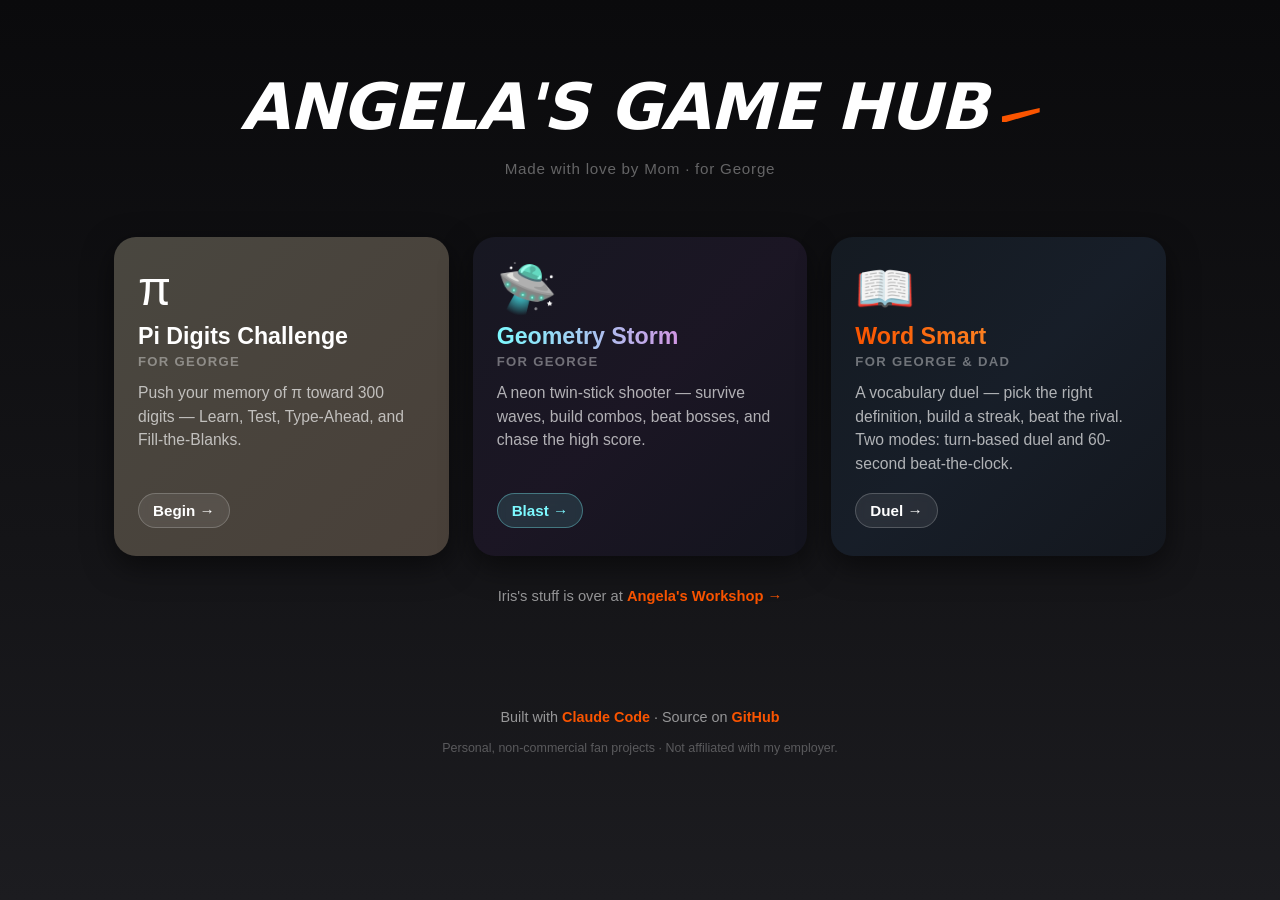
==== gaminghub/index.html @ 5ba89e36 "Gaming hub: pi card now reflects 300-digit target and removed Defend π" ====
<!DOCTYPE html>
<html lang="en">
<head>
  <meta charset="UTF-8" />
  <meta name="viewport" content="width=device-width, initial-scale=1.0" />
  <title>Angela's Game Hub — for George</title>
  <link rel="stylesheet" href="../styles.css?v=20260615c" />
</head>
<body class="mode-george">
  <header class="hero">
    <div class="title-row">
      <h1>Angela's Game Hub</h1>
    </div>
    <p class="byline">Made with love by Mom · for George</p>
  </header>

  <main>
    <section class="cards">

      <a class="card card--pi-george" href="https://angelakim0126.github.io/pi/">
        <div class="card__emoji">π</div>
        <h2>Pi Digits Challenge</h2>
        <p class="card__for">For George</p>
        <p class="card__desc">Push your memory of π toward 300 digits — Learn, Test, Type-Ahead, and Fill-the-Blanks.</p>
        <span class="card__cta">Begin →</span>
      </a>

      <a class="card card--storm" href="https://angelakim0126.github.io/geometry-storm/">
        <div class="card__emoji">🛸</div>
        <h2>Geometry Storm</h2>
        <p class="card__for">For George</p>
        <p class="card__desc">A neon twin-stick shooter — survive waves, build combos, beat bosses, and chase the high score.</p>
        <span class="card__cta">Blast →</span>
      </a>

      <a class="card card--word-smart" href="https://angelakim0126.github.io/word-smart/">
        <div class="card__emoji">📖</div>
        <h2>Word Smart</h2>
        <p class="card__for">For George &amp; Dad</p>
        <p class="card__desc">A vocabulary duel — pick the right definition, build a streak, beat the rival. Two modes: turn-based duel and 60-second beat-the-clock.</p>
        <span class="card__cta">Duel →</span>
      </a>

    </section>

    <p class="sibling-link">Iris's stuff is over at <a href="https://angelakim0126.github.io/">Angela's Workshop →</a></p>
  </main>

  <footer>
    <p>Built with <a href="https://claude.com/claude-code" target="_blank" rel="noopener">Claude Code</a> · Source on <a href="https://github.com/angelakim0126" target="_blank" rel="noopener">GitHub</a></p>
    <p class="disclaimer">Personal, non-commercial fan projects · Not affiliated with my employer.</p>
  </footer>
</body>
</html>
---- styles.css ----
:root {
  --bg-1: #e6f7ff;
  --bg-2: #f0ebff;
  --bg-3: #fff4e6;
  --ink: #1f2348;
  --ink-soft: #565a82;
  --accent: #6b5ce7;
  --shadow: 0 12px 30px rgba(40, 50, 120, 0.12);
  --shadow-hover: 0 18px 40px rgba(40, 50, 120, 0.22);
  --radius: 22px;
}

* { box-sizing: border-box; }

html, body {
  margin: 0;
  padding: 0;
  font-family: 'Quicksand', 'Nunito', -apple-system, BlinkMacSystemFont, 'Segoe UI', sans-serif;
  color: var(--ink);
  background: linear-gradient(135deg, var(--bg-1) 0%, var(--bg-2) 50%, var(--bg-3) 100%);
  background-attachment: fixed;
  min-height: 100vh;
  -webkit-font-smoothing: antialiased;
}

a { color: var(--accent); text-decoration: none; }
a:hover { text-decoration: underline; }

/* ---------- Hero ---------- */
.hero {
  text-align: center;
  padding: 70px 24px 40px;
  position: relative;
}

.sparkles {
  font-size: 1.8rem;
  letter-spacing: 0.6rem;
  margin-bottom: 12px;
  opacity: 0.85;
}
.sparkles span {
  display: inline-block;
  animation: float 3s ease-in-out infinite;
}
.sparkles span:nth-child(2) { animation-delay: 0.3s; }
.sparkles span:nth-child(3) { animation-delay: 0.6s; }
.sparkles span:nth-child(4) { animation-delay: 0.9s; }
.sparkles span:nth-child(5) { animation-delay: 1.2s; }
.sparkles span:nth-child(6) { animation-delay: 1.5s; }

@keyframes float {
  0%, 100% { transform: translateY(0); }
  50% { transform: translateY(-8px); }
}

h1 {
  font-size: clamp(2.4rem, 6vw, 4rem);
  margin: 0 0 16px;
  background: linear-gradient(90deg, #38bdf8, #3b82f6, #6366f1);
  -webkit-background-clip: text;
  -webkit-text-fill-color: transparent;
  background-clip: text;
  font-weight: 800;
  letter-spacing: -0.02em;
}

.tagline {
  font-size: 1.15rem;
  color: var(--ink-soft);
  max-width: 640px;
  margin: 0 auto 14px;
  line-height: 1.6;
}

.byline {
  font-size: 0.95rem;
  color: var(--ink-soft);
  font-style: italic;
  opacity: 0.8;
  margin: 0;
}

/* ---------- Cards ---------- */
main {
  max-width: 1100px;
  margin: 0 auto;
  padding: 20px 24px 60px;
}

.cards {
  display: grid;
  grid-template-columns: repeat(auto-fit, minmax(260px, 1fr));
  gap: 24px;
}

/* Small link to the sibling's site at the bottom of main */
.sibling-link {
  text-align: center;
  margin: 32px auto 0;
  font-size: 0.92rem;
  color: var(--ink-soft);
}
.sibling-link a {
  color: var(--accent);
  font-weight: 700;
}

.card {
  display: flex;
  flex-direction: column;
  padding: 28px 24px;
  border-radius: var(--radius);
  color: var(--ink);
  text-decoration: none !important;
  box-shadow: var(--shadow);
  background: #fff;
  transition: transform 0.2s ease, box-shadow 0.2s ease;
  position: relative;
  overflow: hidden;
  min-height: 240px;
}

.card::before {
  content: '';
  position: absolute;
  inset: 0;
  opacity: 0.85;
  z-index: 0;
}

.card > * { position: relative; z-index: 1; }

.card:hover {
  transform: translateY(-6px) rotate(-0.4deg);
  box-shadow: var(--shadow-hover);
}

.card__emoji {
  font-size: 3rem;
  line-height: 1;
  margin-bottom: 10px;
}

.card h2 {
  font-size: 1.45rem;
  margin: 0 0 4px;
  font-weight: 800;
}

.card__for {
  font-size: 0.82rem;
  font-weight: 700;
  text-transform: uppercase;
  letter-spacing: 0.1em;
  margin: 0 0 12px;
  opacity: 0.7;
}

.card__desc {
  font-size: 0.98rem;
  line-height: 1.5;
  margin: 0 0 18px;
  color: var(--ink);
  opacity: 0.85;
  flex-grow: 1;
}

.card__cta {
  align-self: flex-start;
  font-weight: 700;
  font-size: 0.95rem;
  padding: 8px 14px;
  border-radius: 999px;
  background: rgba(255, 255, 255, 0.7);
  backdrop-filter: blur(4px);
}

/* Card themes */
.card--coloring::before {
  background: linear-gradient(135deg, #ffd6f0 0%, #d6e9ff 100%);
}
.card--snake::before {
  background: linear-gradient(135deg, #d4f4dd 0%, #c8e6ff 100%);
}
.card--pi-iris::before {
  background: linear-gradient(135deg, #ffe0f0 0%, #e8d6ff 50%, #d6e9ff 100%);
}
.card--cosmic::before {
  background: linear-gradient(135deg, #c8ecff 0%, #d8d0ff 50%, #ffe6f4 100%);
}
.card--pi-george::before {
  background: linear-gradient(135deg, #fff3c4 0%, #ffd6a8 100%);
}
.card--storm::before {
  background: linear-gradient(135deg, #1a1d3d 0%, #2d1547 50%, #0a0e2a 100%);
}
.card--word-smart::before {
  background: linear-gradient(135deg, #0e2a3d 0%, #1b3a5b 50%, #0a1a2a 100%);
}
.card--word-smart,
.card--word-smart .card__desc,
.card--word-smart .card__for {
  color: #e8ecff;
}
.card--word-smart h2 {
  background: linear-gradient(90deg, #fa5400, #ffb347);
  -webkit-background-clip: text;
  background-clip: text;
  -webkit-text-fill-color: transparent;
}
.card--word-smart .card__cta {
  background: rgba(250, 84, 0, 0.18);
  color: #fa5400;
  border: 1px solid rgba(250, 84, 0, 0.4);
}
.card--storm,
.card--storm .card__desc,
.card--storm .card__for {
  color: #e8ecff;
}
.card--storm h2 {
  background: linear-gradient(90deg, #7df9ff, #ff5dd2);
  -webkit-background-clip: text;
  background-clip: text;
  -webkit-text-fill-color: transparent;
}
.card--storm .card__cta {
  background: rgba(125, 249, 255, 0.18);
  color: #7df9ff;
  border: 1px solid rgba(125, 249, 255, 0.4);
}

/* ---------- Footer ---------- */
footer {
  text-align: center;
  padding: 30px 24px 50px;
  color: var(--ink-soft);
  font-size: 0.9rem;
}
footer a { color: var(--accent); font-weight: 600; }
.disclaimer {
  font-size: 0.78rem;
  opacity: 0.65;
  max-width: 640px;
  margin: 8px auto 0;
  line-height: 1.5;
}

/* ---------- Title row container (used by both pages) ---------- */
.title-row {
  display: inline-flex;
  align-items: center;
  gap: 10px;
}

/* ============================================================
   GEORGE MODE — Nike-inspired: black, white, volt-orange, bold
   Applied to /gaminghub/ via <body class="mode-george">
   ============================================================ */
body.mode-george {
  background: linear-gradient(180deg, #0a0a0c 0%, #141417 60%, #1c1c20 100%);
  color: #fff;
}
body.mode-george a { color: #fa5400; }

body.mode-george .sparkles { display: none; }

body.mode-george h1 {
  background: none;
  -webkit-text-fill-color: #fff;
  color: #fff;
  text-transform: uppercase;
  letter-spacing: -0.015em;
  font-weight: 900;
  font-family: 'Helvetica Neue', 'Arial Black', system-ui, sans-serif;
  font-style: italic;
  position: relative;
}
body.mode-george .title-row::after {
  content: '';
  display: inline-block;
  width: 38px;
  height: 14px;
  margin-left: 4px;
  background: #fa5400;
  /* A simplified swoosh-ish arc */
  clip-path: polygon(0 60%, 100% 0, 100% 30%, 12% 100%, 0 100%);
  align-self: center;
  filter: drop-shadow(0 0 12px rgba(250, 84, 0, 0.5));
}
body.mode-george .byline {
  color: rgba(255, 255, 255, 0.45);
  letter-spacing: 0.05em;
  font-style: normal;
}

body.mode-george .sibling-link { color: rgba(255, 255, 255, 0.55); }
body.mode-george .sibling-link a { color: #fa5400; }

/* Cards: darken on George mode for cohesion */
body.mode-george .card {
  background: #16161a;
  box-shadow: 0 10px 30px rgba(0, 0, 0, 0.5);
  color: #fff;
}
body.mode-george .card::before { opacity: 0.22; }
body.mode-george .card h2 { color: #fff; }
body.mode-george .card__desc { color: rgba(255, 255, 255, 0.78); }
body.mode-george .card__for { color: rgba(255, 255, 255, 0.55); }
body.mode-george .card__cta {
  background: rgba(255, 255, 255, 0.08);
  color: #fff;
  border: 1px solid rgba(255, 255, 255, 0.2);
}
body.mode-george .card:hover {
  transform: translateY(-6px);
  box-shadow: 0 18px 40px rgba(0, 0, 0, 0.6), 0 0 0 1px rgba(250, 84, 0, 0.3);
}
body.mode-george .card--storm { background: #16161a; }
body.mode-george .card--storm h2 { color: #7df9ff; }
body.mode-george .card--storm .card__cta {
  background: rgba(125, 249, 255, 0.12);
  border-color: rgba(125, 249, 255, 0.35);
  color: #7df9ff;
}

body.mode-george footer { color: rgba(255, 255, 255, 0.55); }
body.mode-george footer a { color: #fa5400; }
body.mode-george .disclaimer { opacity: 0.4; color: rgba(255, 255, 255, 0.7); }

/* ---------- Responsive tweaks ---------- */
@media (max-width: 480px) {
  .hero { padding: 50px 18px 30px; }
  .sparkles { font-size: 1.4rem; letter-spacing: 0.4rem; }
  .card { min-height: 200px; padding: 24px 20px; }
  .card__emoji { font-size: 2.4rem; }
  body.mode-george .title-row::after { width: 30px; height: 11px; }
}
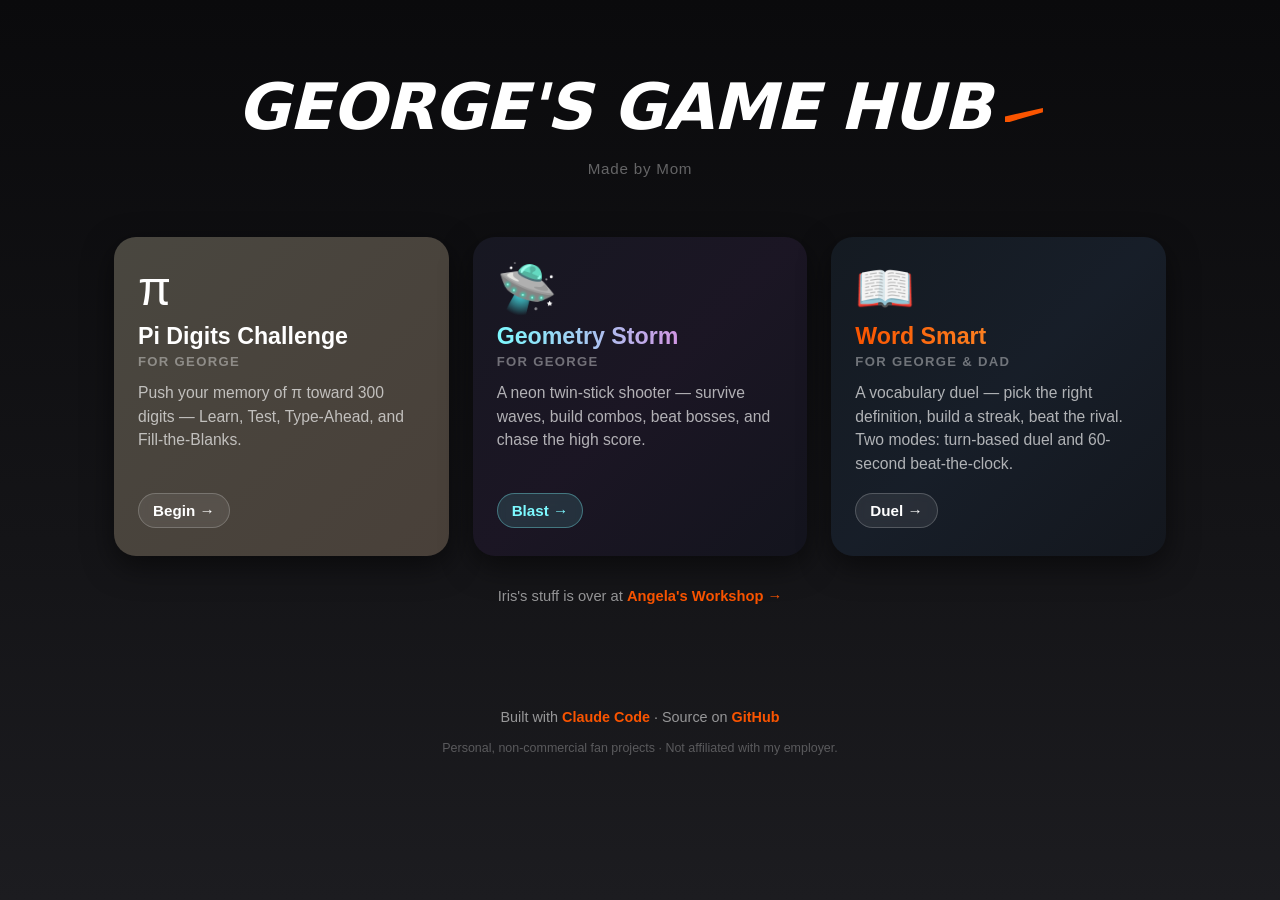
==== commit 9fe5a06d: "Rename Game Hub to George's per his request; shorten byline to 'Made by Mom'" ====
--- a/gaminghub/index.html
+++ b/gaminghub/index.html
@@ -3,15 +3,15 @@
 <head>
   <meta charset="UTF-8" />
   <meta name="viewport" content="width=device-width, initial-scale=1.0" />
-  <title>Angela's Game Hub — for George</title>
+  <title>George's Game Hub</title>
   <link rel="stylesheet" href="../styles.css?v=20260615c" />
 </head>
 <body class="mode-george">
   <header class="hero">
     <div class="title-row">
-      <h1>Angela's Game Hub</h1>
+      <h1>George's Game Hub</h1>
     </div>
-    <p class="byline">Made with love by Mom · for George</p>
+    <p class="byline">Made by Mom</p>
   </header>
 
   <main>
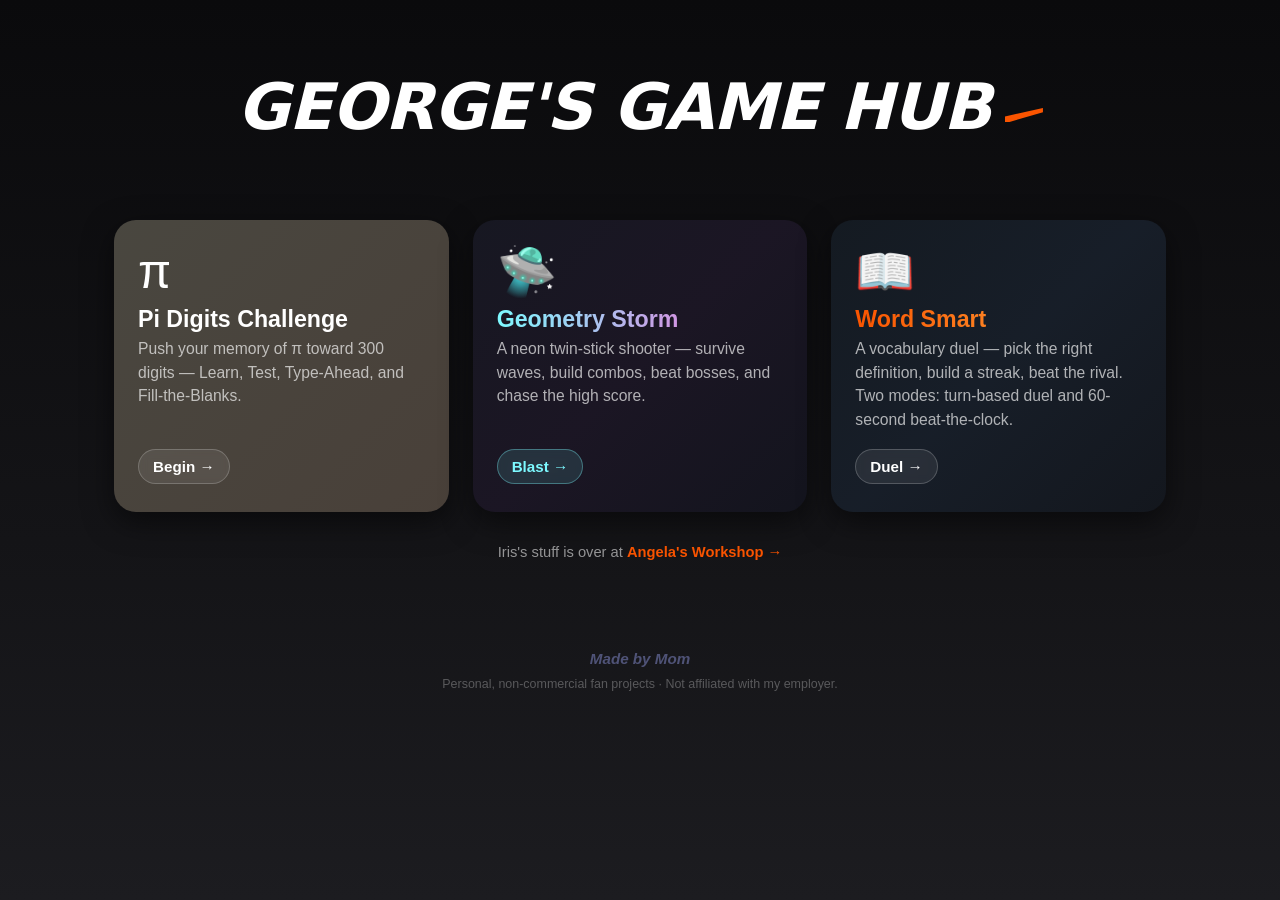
==== commit fb11efd4: "Tidy landing pages: drop card 'For X' labels, drop Claude/GitHub footer, move 'Made by Mom' to botto" ====
--- a/gaminghub/index.html
+++ b/gaminghub/index.html
@@ -4,14 +4,13 @@
   <meta charset="UTF-8" />
   <meta name="viewport" content="width=device-width, initial-scale=1.0" />
   <title>George's Game Hub</title>
-  <link rel="stylesheet" href="../styles.css?v=20260615c" />
+  <link rel="stylesheet" href="../styles.css?v=20260615d" />
 </head>
 <body class="mode-george">
   <header class="hero">
     <div class="title-row">
       <h1>George's Game Hub</h1>
     </div>
-    <p class="byline">Made by Mom</p>
   </header>
 
   <main>
@@ -20,7 +19,6 @@
       <a class="card card--pi-george" href="https://angelakim0126.github.io/pi/">
         <div class="card__emoji">π</div>
         <h2>Pi Digits Challenge</h2>
-        <p class="card__for">For George</p>
         <p class="card__desc">Push your memory of π toward 300 digits — Learn, Test, Type-Ahead, and Fill-the-Blanks.</p>
         <span class="card__cta">Begin →</span>
       </a>
@@ -28,7 +26,6 @@
       <a class="card card--storm" href="https://angelakim0126.github.io/geometry-storm/">
         <div class="card__emoji">🛸</div>
         <h2>Geometry Storm</h2>
-        <p class="card__for">For George</p>
         <p class="card__desc">A neon twin-stick shooter — survive waves, build combos, beat bosses, and chase the high score.</p>
         <span class="card__cta">Blast →</span>
       </a>
@@ -36,7 +33,6 @@
       <a class="card card--word-smart" href="https://angelakim0126.github.io/word-smart/">
         <div class="card__emoji">📖</div>
         <h2>Word Smart</h2>
-        <p class="card__for">For George &amp; Dad</p>
         <p class="card__desc">A vocabulary duel — pick the right definition, build a streak, beat the rival. Two modes: turn-based duel and 60-second beat-the-clock.</p>
         <span class="card__cta">Duel →</span>
       </a>
@@ -47,7 +43,7 @@
   </main>
 
   <footer>
-    <p>Built with <a href="https://claude.com/claude-code" target="_blank" rel="noopener">Claude Code</a> · Source on <a href="https://github.com/angelakim0126" target="_blank" rel="noopener">GitHub</a></p>
+    <p class="made-by">Made by Mom</p>
     <p class="disclaimer">Personal, non-commercial fan projects · Not affiliated with my employer.</p>
   </footer>
 </body>
--- a/styles.css
+++ b/styles.css
@@ -239,6 +239,14 @@
   font-size: 0.9rem;
 }
 footer a { color: var(--accent); font-weight: 600; }
+.made-by {
+  font-size: 0.95rem;
+  font-weight: 700;
+  font-style: italic;
+  margin: 0 0 6px;
+  color: var(--ink-soft);
+  opacity: 0.9;
+}
 .disclaimer {
   font-size: 0.78rem;
   opacity: 0.65;
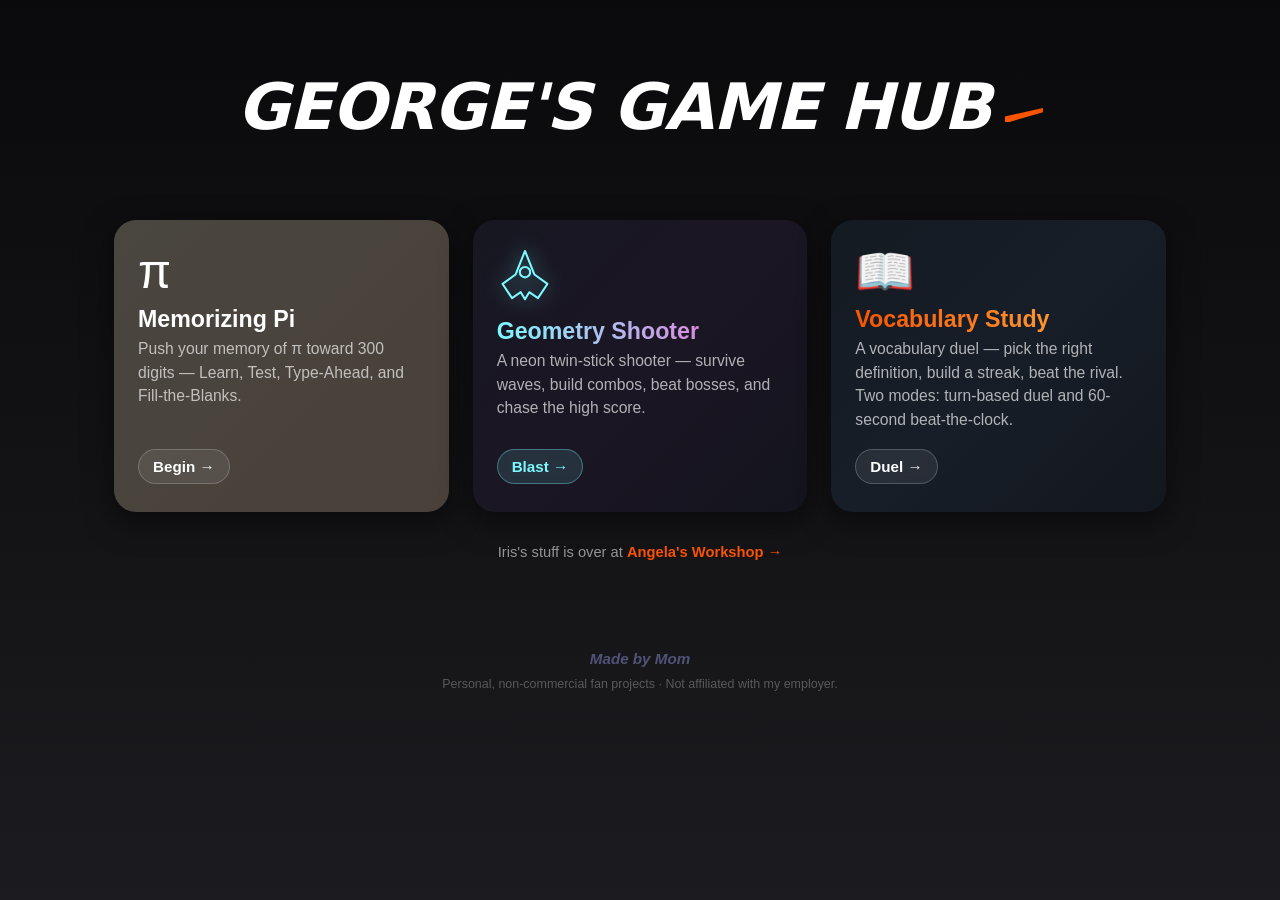
==== commit 7ba75be6: "Rename George's games: Pi Digits Challenge -> Memorizing Pi; Geometry Storm -> Geometry Shooter (wit" ====
--- a/gaminghub/index.html
+++ b/gaminghub/index.html
@@ -18,21 +18,26 @@
 
       <a class="card card--pi-george" href="https://angelakim0126.github.io/pi/">
         <div class="card__emoji">π</div>
-        <h2>Pi Digits Challenge</h2>
+        <h2>Memorizing Pi</h2>
         <p class="card__desc">Push your memory of π toward 300 digits — Learn, Test, Type-Ahead, and Fill-the-Blanks.</p>
         <span class="card__cta">Begin →</span>
       </a>
 
       <a class="card card--storm" href="https://angelakim0126.github.io/geometry-storm/">
-        <div class="card__emoji">🛸</div>
-        <h2>Geometry Storm</h2>
+        <div class="card__emoji card__emoji--ship" aria-hidden="true">
+          <svg viewBox="-45 -55 90 95" xmlns="http://www.w3.org/2000/svg" fill="none" stroke="#7df9ff" stroke-width="3.5" stroke-linejoin="round" stroke-linecap="round">
+            <path d="M 0 -50 L -16 -10 L -38 6 L -22 30 L -7.2 20 L 0 32 L 7.2 20 L 22 30 L 38 6 L 16 -10 Z" />
+            <circle cx="0" cy="-14" r="8.8" />
+          </svg>
+        </div>
+        <h2>Geometry Shooter</h2>
         <p class="card__desc">A neon twin-stick shooter — survive waves, build combos, beat bosses, and chase the high score.</p>
         <span class="card__cta">Blast →</span>
       </a>
 
       <a class="card card--word-smart" href="https://angelakim0126.github.io/word-smart/">
         <div class="card__emoji">📖</div>
-        <h2>Word Smart</h2>
+        <h2>Vocabulary Study</h2>
         <p class="card__desc">A vocabulary duel — pick the right definition, build a streak, beat the rival. Two modes: turn-based duel and 60-second beat-the-clock.</p>
         <span class="card__cta">Duel →</span>
       </a>
--- a/styles.css
+++ b/styles.css
@@ -141,6 +141,16 @@
   line-height: 1;
   margin-bottom: 10px;
 }
+.card__emoji--ship {
+  width: 56px;
+  height: 56px;
+  margin-bottom: 14px;
+}
+.card__emoji--ship svg {
+  width: 100%;
+  height: 100%;
+  filter: drop-shadow(0 0 10px rgba(125, 249, 255, 0.55));
+}
 
 .card h2 {
   font-size: 1.45rem;
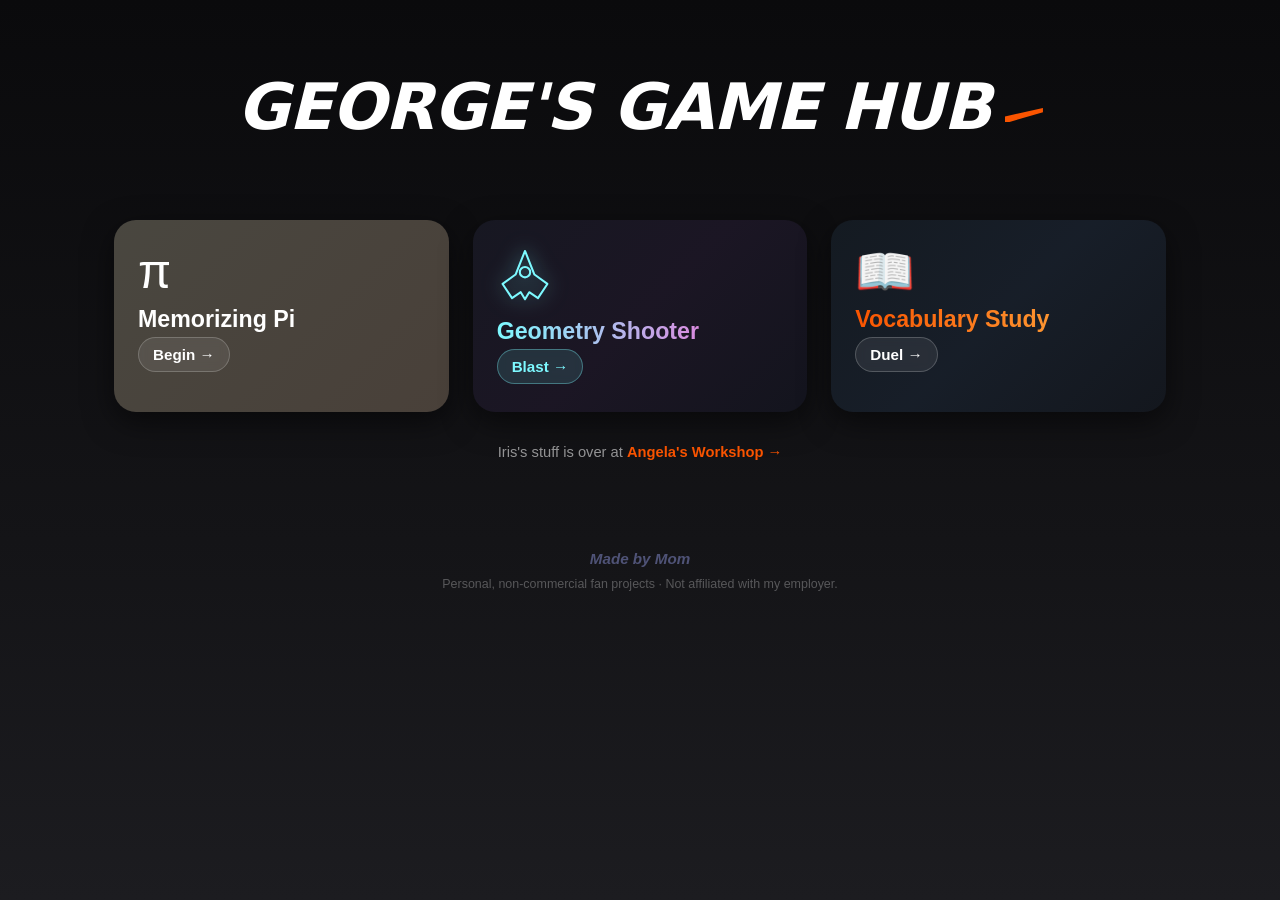
==== commit 35449ad5: "Drop card descriptions; tighten card min-height to suit emoji+title+CTA only" ====
--- a/gaminghub/index.html
+++ b/gaminghub/index.html
@@ -19,7 +19,6 @@
       <a class="card card--pi-george" href="https://angelakim0126.github.io/pi/">
         <div class="card__emoji">π</div>
         <h2>Memorizing Pi</h2>
-        <p class="card__desc">Push your memory of π toward 300 digits — Learn, Test, Type-Ahead, and Fill-the-Blanks.</p>
         <span class="card__cta">Begin →</span>
       </a>
 
@@ -31,14 +30,12 @@
           </svg>
         </div>
         <h2>Geometry Shooter</h2>
-        <p class="card__desc">A neon twin-stick shooter — survive waves, build combos, beat bosses, and chase the high score.</p>
         <span class="card__cta">Blast →</span>
       </a>
 
       <a class="card card--word-smart" href="https://angelakim0126.github.io/word-smart/">
         <div class="card__emoji">📖</div>
         <h2>Vocabulary Study</h2>
-        <p class="card__desc">A vocabulary duel — pick the right definition, build a streak, beat the rival. Two modes: turn-based duel and 60-second beat-the-clock.</p>
         <span class="card__cta">Duel →</span>
       </a>
 
--- a/styles.css
+++ b/styles.css
@@ -118,7 +118,7 @@
   transition: transform 0.2s ease, box-shadow 0.2s ease;
   position: relative;
   overflow: hidden;
-  min-height: 240px;
+  min-height: 160px;
 }
 
 .card::before {
@@ -351,7 +351,7 @@
 @media (max-width: 480px) {
   .hero { padding: 50px 18px 30px; }
   .sparkles { font-size: 1.4rem; letter-spacing: 0.4rem; }
-  .card { min-height: 200px; padding: 24px 20px; }
+  .card { min-height: 140px; padding: 22px 20px; }
   .card__emoji { font-size: 2.4rem; }
   body.mode-george .title-row::after { width: 30px; height: 11px; }
 }
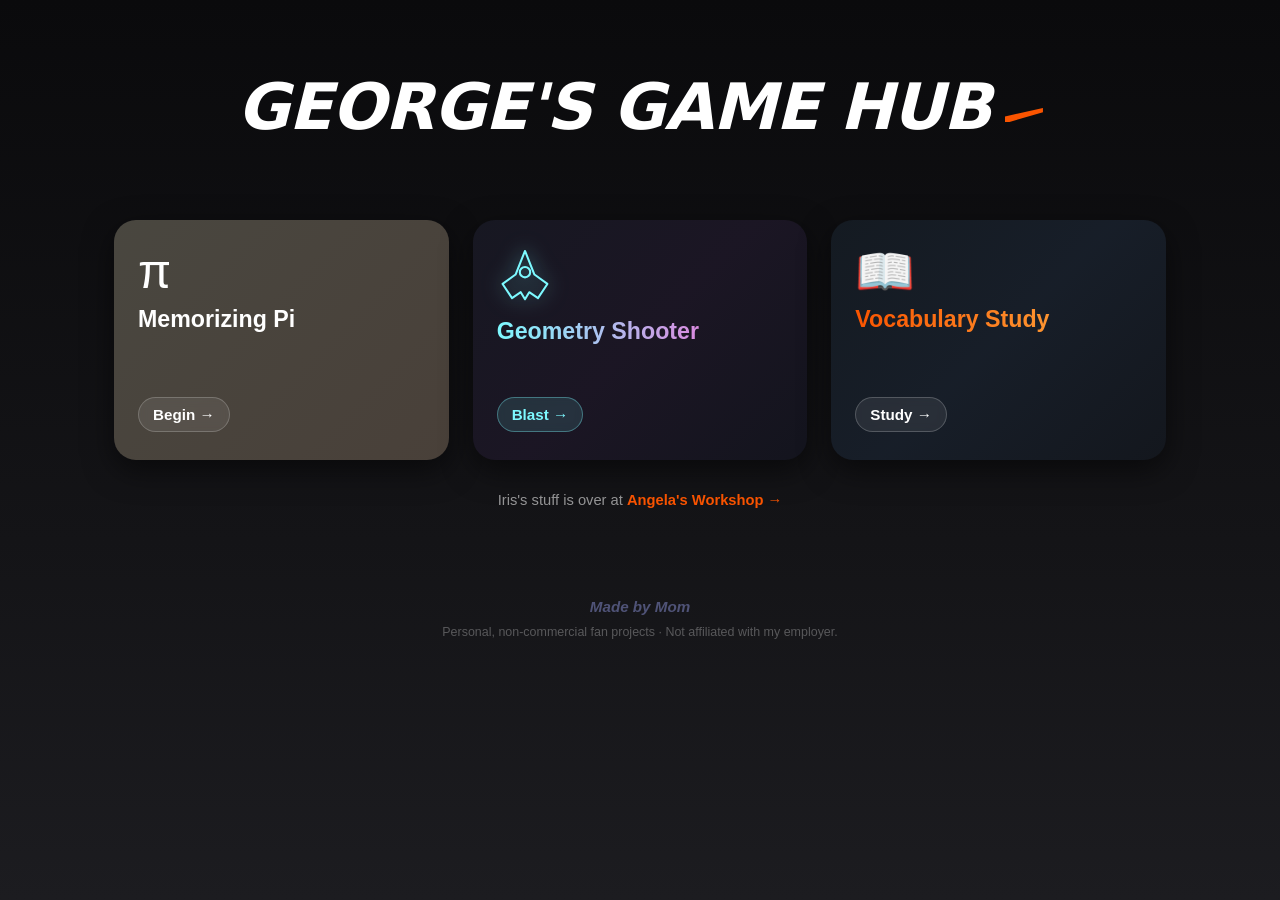
==== commit 39585bcf: "Vocabulary Study card CTA: 'Duel' -> 'Study'" ====
--- a/gaminghub/index.html
+++ b/gaminghub/index.html
@@ -36,7 +36,7 @@
       <a class="card card--word-smart" href="https://angelakim0126.github.io/word-smart/">
         <div class="card__emoji">📖</div>
         <h2>Vocabulary Study</h2>
-        <span class="card__cta">Duel →</span>
+        <span class="card__cta">Study →</span>
       </a>
 
     </section>
--- a/styles.css
+++ b/styles.css
@@ -118,7 +118,7 @@
   transition: transform 0.2s ease, box-shadow 0.2s ease;
   position: relative;
   overflow: hidden;
-  min-height: 160px;
+  min-height: 240px;
 }
 
 .card::before {
@@ -178,6 +178,7 @@
 
 .card__cta {
   align-self: flex-start;
+  margin-top: auto;
   font-weight: 700;
   font-size: 0.95rem;
   padding: 8px 14px;
@@ -198,6 +199,9 @@
 }
 .card--cosmic::before {
   background: linear-gradient(135deg, #c8ecff 0%, #d8d0ff 50%, #ffe6f4 100%);
+}
+.card--lionking::before {
+  background: linear-gradient(135deg, #ffe39a 0%, #f6b73c 55%, #c8902f 100%);
 }
 .card--pi-george::before {
   background: linear-gradient(135deg, #fff3c4 0%, #ffd6a8 100%);
@@ -351,7 +355,7 @@
 @media (max-width: 480px) {
   .hero { padding: 50px 18px 30px; }
   .sparkles { font-size: 1.4rem; letter-spacing: 0.4rem; }
-  .card { min-height: 140px; padding: 22px 20px; }
+  .card { min-height: 200px; padding: 24px 20px; }
   .card__emoji { font-size: 2.4rem; }
   body.mode-george .title-row::after { width: 30px; height: 11px; }
 }
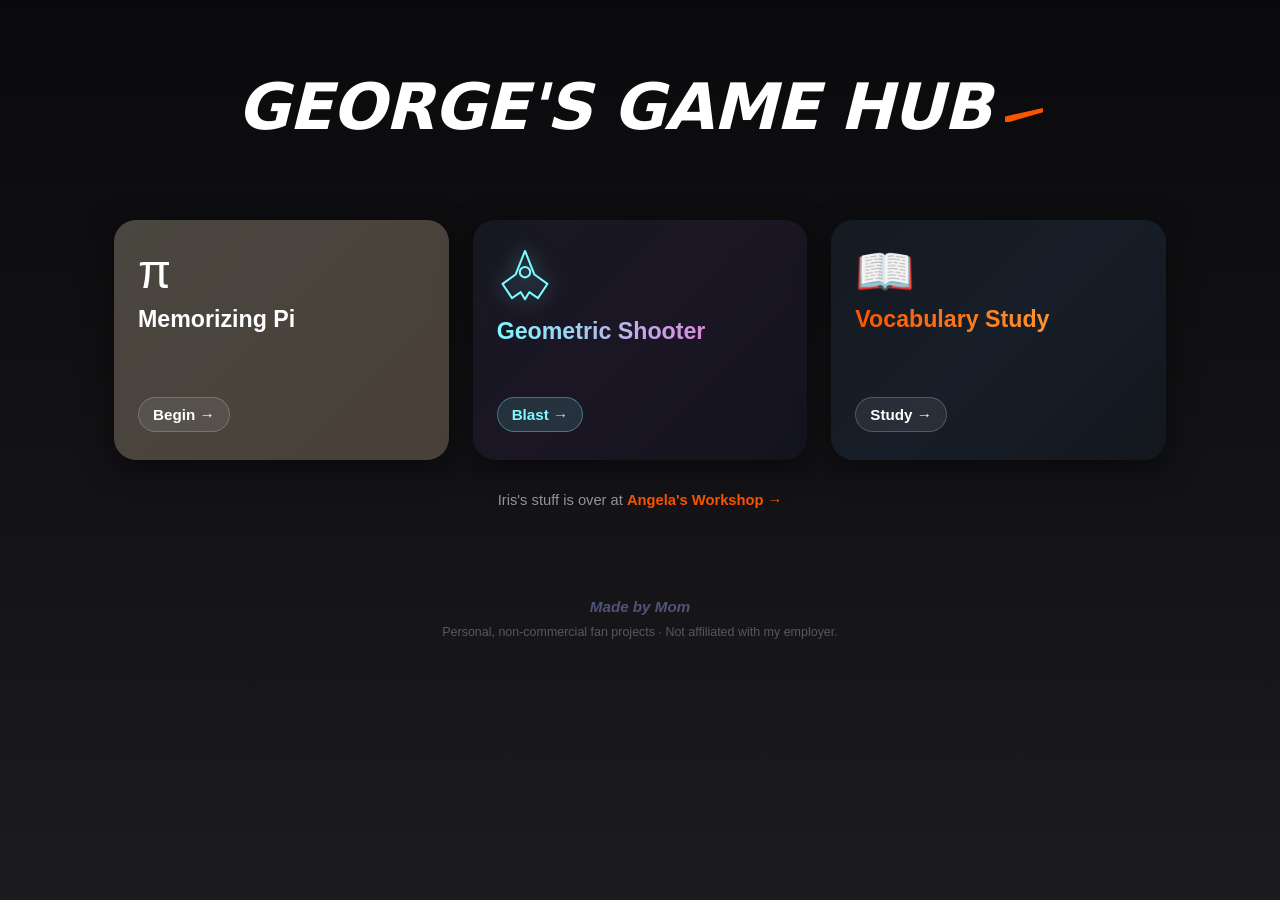
==== commit 2774cabf: "Lion King Math Quest: accurate follow-the-finger touch controls Replace the direction-from-screen-ce" ====
--- a/gaminghub/index.html
+++ b/gaminghub/index.html
@@ -29,7 +29,7 @@
             <circle cx="0" cy="-14" r="8.8" />
           </svg>
         </div>
-        <h2>Geometry Shooter</h2>
+        <h2>Geometric Shooter</h2>
         <span class="card__cta">Blast →</span>
       </a>
 
--- a/styles.css
+++ b/styles.css
@@ -71,6 +71,22 @@
   max-width: 640px;
   margin: 0 auto 14px;
   line-height: 1.6;
+}
+
+/* ---------- Hero visual: mountain + Isa ---------- */
+.hero-visual {
+  width: 100%;
+  max-width: 620px;
+  margin: 8px auto 18px;
+}
+.hero-visual .mountain {
+  width: 100%;
+  height: auto;
+  display: block;
+  filter: drop-shadow(0 8px 18px rgba(60, 40, 120, 0.10));
+}
+.hero-visual .mountain image {
+  filter: drop-shadow(0 3px 8px rgba(60, 40, 120, 0.25));
 }
 
 .byline {
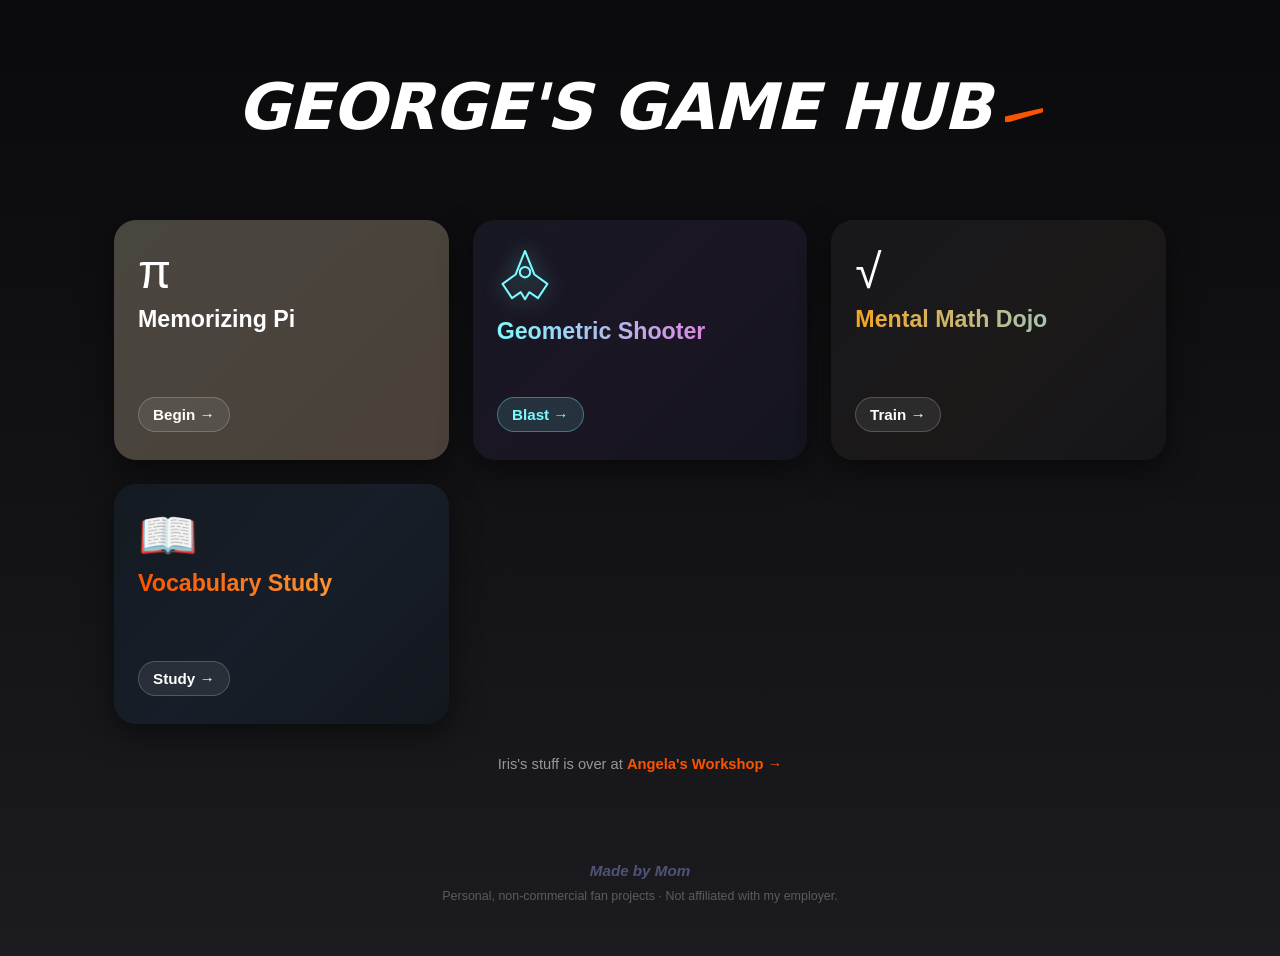
==== commit d315d8ba: "Add Mental Math Dojo card to George's Game Hub" ====
--- a/gaminghub/index.html
+++ b/gaminghub/index.html
@@ -4,7 +4,7 @@
   <meta charset="UTF-8" />
   <meta name="viewport" content="width=device-width, initial-scale=1.0" />
   <title>George's Game Hub</title>
-  <link rel="stylesheet" href="../styles.css?v=20260615d" />
+  <link rel="stylesheet" href="../styles.css?v=20260725a" />
 </head>
 <body class="mode-george">
   <header class="hero">
@@ -33,6 +33,12 @@
         <span class="card__cta">Blast →</span>
       </a>
 
+      <a class="card card--dojo" href="https://angelakim0126.github.io/mental-math/">
+        <div class="card__emoji">√</div>
+        <h2>Mental Math Dojo</h2>
+        <span class="card__cta">Train →</span>
+      </a>
+
       <a class="card card--word-smart" href="https://angelakim0126.github.io/word-smart/">
         <div class="card__emoji">📖</div>
         <h2>Vocabulary Study</h2>
--- a/styles.css
+++ b/styles.css
@@ -244,6 +244,25 @@
   color: #fa5400;
   border: 1px solid rgba(250, 84, 0, 0.4);
 }
+.card--dojo::before {
+  background: linear-gradient(135deg, #1b1d27 0%, #2f2413 55%, #12131a 100%);
+}
+.card--dojo,
+.card--dojo .card__desc,
+.card--dojo .card__for {
+  color: #f2f3f8;
+}
+.card--dojo h2 {
+  background: linear-gradient(90deg, #f5a623, #7dd3fc);
+  -webkit-background-clip: text;
+  background-clip: text;
+  -webkit-text-fill-color: transparent;
+}
+.card--dojo .card__cta {
+  background: rgba(245, 166, 35, 0.18);
+  color: #f5a623;
+  border: 1px solid rgba(245, 166, 35, 0.4);
+}
 .card--storm,
 .card--storm .card__desc,
 .card--storm .card__for {
